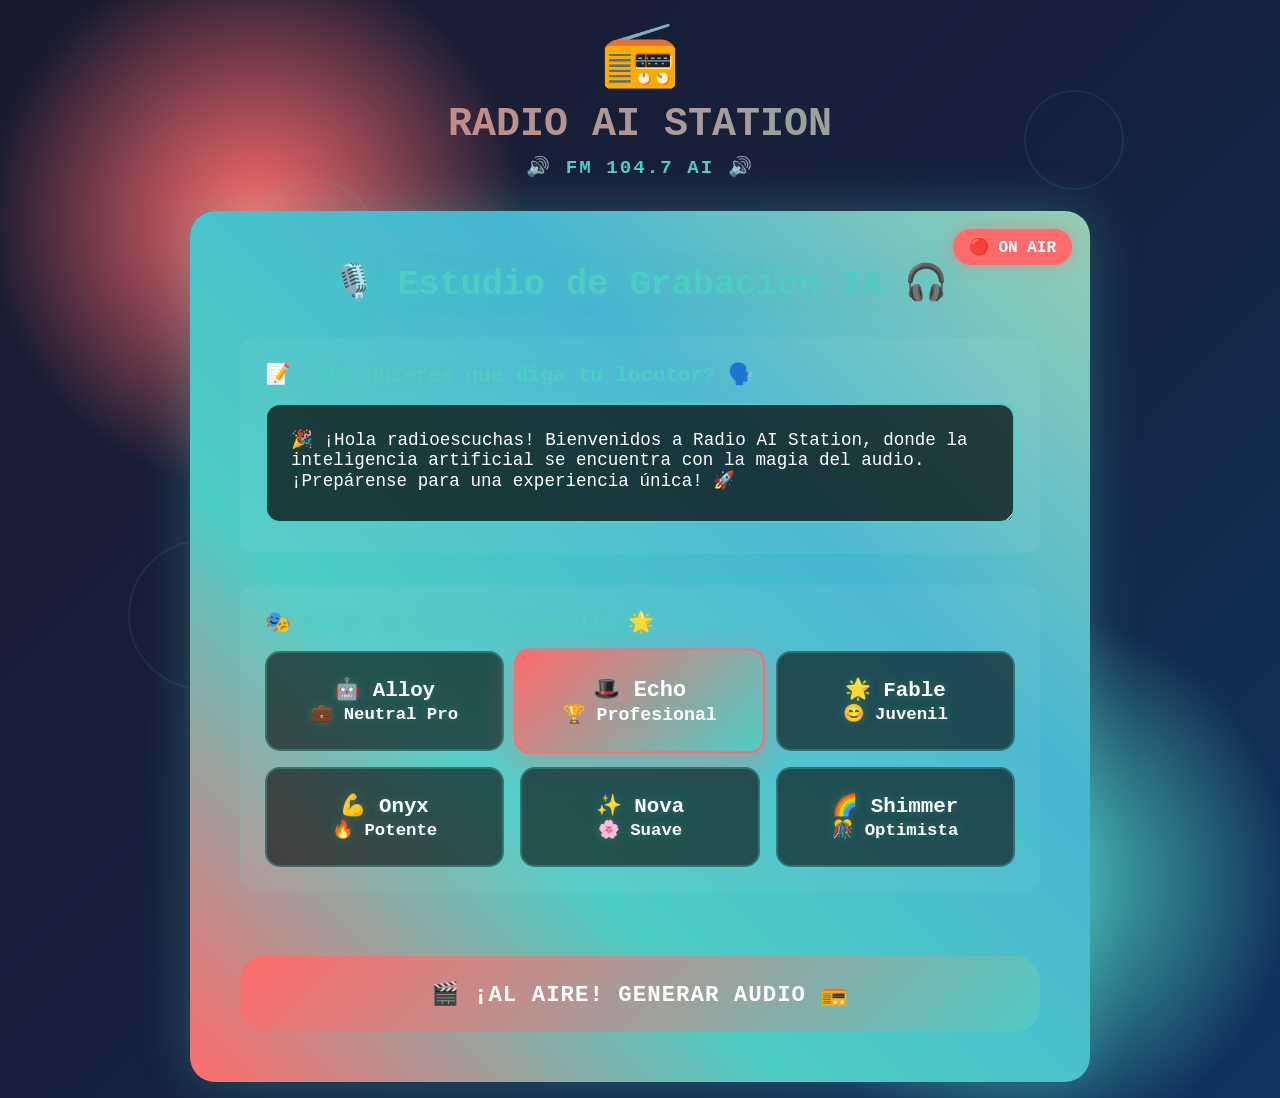
==== audio/chat-completions-api/web/index.html @ 253cefc4 "Enhance audio generation API and UI: improve CORS configuration, add error handling, and update fron" ====
<!DOCTYPE html>
<html lang="es">
<head>
  <meta charset="UTF-8">
  <title>📻 Radio AI Station - Generador de Audio</title>
  <style>
    * {
      margin: 0;
      padding: 0;
      box-sizing: border-box;
    }

    body {
      font-family: 'Courier New', 'Monaco', monospace;
      background: 
        radial-gradient(circle at 20% 20%, #ff6b6b 0%, transparent 20%),
        radial-gradient(circle at 80% 80%, #4ecdc4 0%, transparent 20%),
        radial-gradient(circle at 40% 40%, #45b7d1 0%, transparent 20%),
        linear-gradient(135deg, #1a1a2e 0%, #16213e 50%, #0f3460 100%);
      min-height: 100vh;
      padding: 1rem;
      color: #fff;
      overflow-x: hidden;
    }

    .radio-header {
      text-align: center;
      margin-bottom: 2rem;
      position: relative;
    }

    .radio-logo {
      font-size: 4rem;
      margin-bottom: 0.5rem;
      animation: pulse 2s infinite;
    }

    @keyframes pulse {
      0%, 100% { transform: scale(1); }
      50% { transform: scale(1.05); }
    }

    .station-name {
      font-size: 2.5rem;
      font-weight: bold;
      background: linear-gradient(45deg, #ff6b6b, #4ecdc4, #45b7d1, #96ceb4);
      background-size: 400% 400%;
      -webkit-background-clip: text;
      -webkit-text-fill-color: transparent;
      background-clip: text;
      animation: rainbow 3s ease-in-out infinite;
      margin-bottom: 0.5rem;
    }

    @keyframes rainbow {
      0%, 100% { background-position: 0% 50%; }
      50% { background-position: 100% 50%; }
    }

    .frequency {
      font-size: 1.2rem;
      color: #4ecdc4;
      font-weight: bold;
      letter-spacing: 2px;
    }

    .container {
      max-width: 900px;
      margin: 0 auto;
      background: rgba(0, 0, 0, 0.8);
      backdrop-filter: blur(20px);
      border-radius: 25px;
      padding: 3rem;
      box-shadow: 
        0 0 50px rgba(78, 205, 196, 0.3),
        inset 0 0 50px rgba(255, 255, 255, 0.05);
      border: 2px solid rgba(78, 205, 196, 0.3);
      position: relative;
    }

    .container::before {
      content: '';
      position: absolute;
      top: -2px;
      left: -2px;
      right: -2px;
      bottom: -2px;
      background: linear-gradient(45deg, #ff6b6b, #4ecdc4, #45b7d1, #96ceb4);
      border-radius: 25px;
      z-index: -1;
      animation: borderGlow 3s ease-in-out infinite;
    }

    @keyframes borderGlow {
      0%, 100% { opacity: 0.5; }
      50% { opacity: 1; }
    }

    .on-air {
      position: absolute;
      top: 1rem;
      right: 1rem;
      background: #ff6b6b;
      color: white;
      padding: 0.5rem 1rem;
      border-radius: 20px;
      font-weight: bold;
      animation: blink 1.5s infinite;
      box-shadow: 0 0 15px rgba(255, 107, 107, 0.5);
    }

    @keyframes blink {
      0%, 50% { opacity: 1; }
      51%, 100% { opacity: 0.5; }
    }

    h1 {
      text-align: center;
      margin-bottom: 2rem;
      font-size: 2.2rem;
      color: #4ecdc4;
      text-shadow: 0 0 20px rgba(78, 205, 196, 0.5);
    }

    .form-group {
      margin-bottom: 2rem;
      background: rgba(255, 255, 255, 0.05);
      padding: 1.5rem;
      border-radius: 15px;
      border: 1px solid rgba(78, 205, 196, 0.2);
    }

    label {
      display: block;
      margin-bottom: 1rem;
      font-weight: bold;
      color: #4ecdc4;
      font-size: 1.3rem;
      text-shadow: 0 0 10px rgba(78, 205, 196, 0.3);
    }

    textarea {
      width: 100%;
      padding: 1.5rem;
      border: 2px solid #4ecdc4;
      border-radius: 15px;
      font-size: 1.1rem;
      background: rgba(0, 0, 0, 0.7);
      color: #fff;
      font-family: 'Courier New', monospace;
      transition: all 0.3s ease;
      resize: vertical;
      min-height: 120px;
    }

    textarea:focus {
      outline: none;
      border-color: #ff6b6b;
      box-shadow: 0 0 20px rgba(255, 107, 107, 0.3);
      background: rgba(0, 0, 0, 0.9);
    }

    .voice-grid {
      display: grid;
      grid-template-columns: repeat(auto-fit, minmax(180px, 1fr));
      gap: 1rem;
      margin-top: 1rem;
    }

    .voice-option {
      position: relative;
    }

    .voice-option input[type="radio"] {
      display: none;
    }

    .voice-option label {
      display: block;
      padding: 1.5rem;
      background: rgba(0, 0, 0, 0.6);
      border: 2px solid rgba(78, 205, 196, 0.3);
      border-radius: 15px;
      cursor: pointer;
      transition: all 0.3s ease;
      text-align: center;
      font-weight: bold;
      margin-bottom: 0;
      color: #fff;
      position: relative;
      overflow: hidden;
    }

    .voice-option label::before {
      content: '';
      position: absolute;
      top: 0;
      left: -100%;
      width: 100%;
      height: 100%;
      background: linear-gradient(90deg, transparent, rgba(78, 205, 196, 0.2), transparent);
      transition: left 0.5s;
    }

    .voice-option label:hover::before {
      left: 100%;
    }

    .voice-option input[type="radio"]:checked + label {
      background: linear-gradient(135deg, #ff6b6b, #4ecdc4);
      border-color: #ff6b6b;
      transform: scale(1.05);
      box-shadow: 0 10px 30px rgba(255, 107, 107, 0.4);
      animation: selectedVoice 0.5s ease-out;
    }

    @keyframes selectedVoice {
      0% { transform: scale(1); }
      50% { transform: scale(1.1); }
      100% { transform: scale(1.05); }
    }

    .voice-option label:hover {
      border-color: #4ecdc4;
      background: rgba(78, 205, 196, 0.2);
      transform: translateY(-3px);
      box-shadow: 0 5px 20px rgba(78, 205, 196, 0.3);
    }

    .btn-generate {
      width: 100%;
      padding: 1.5rem 2rem;
      background: linear-gradient(135deg, #ff6b6b, #4ecdc4);
      color: white;
      border: none;
      border-radius: 25px;
      font-size: 1.4rem;
      font-weight: bold;
      cursor: pointer;
      transition: all 0.3s ease;
      margin-top: 2rem;
      position: relative;
      overflow: hidden;
      text-transform: uppercase;
      letter-spacing: 1px;
      font-family: 'Courier New', monospace;
    }

    .btn-generate::before {
      content: '';
      position: absolute;
      top: 0;
      left: -100%;
      width: 100%;
      height: 100%;
      background: linear-gradient(90deg, transparent, rgba(255, 255, 255, 0.3), transparent);
      transition: left 0.5s;
    }

    .btn-generate:hover::before {
      left: 100%;
    }

    .btn-generate:hover {
      transform: translateY(-5px) scale(1.02);
      box-shadow: 0 15px 40px rgba(255, 107, 107, 0.4);
    }

    .btn-generate:active {
      transform: translateY(-2px) scale(0.98);
    }

    .btn-generate:disabled {
      opacity: 0.7;
      cursor: not-allowed;
      transform: none;
    }

    .studio-container {
      background: 
        linear-gradient(135deg, rgba(0, 0, 0, 0.9), rgba(26, 26, 46, 0.9)),
        radial-gradient(circle at center, rgba(78, 205, 196, 0.1) 0%, transparent 70%);
      border-radius: 25px;
      padding: 2.5rem;
      margin-top: 2rem;
      border: 2px solid rgba(78, 205, 196, 0.3);
      position: relative;
      overflow: hidden;
    }

    .studio-container::before {
      content: '🎚️ LIVE STUDIO 🎚️';
      position: absolute;
      top: 1rem;
      left: 50%;
      transform: translateX(-50%);
      background: rgba(78, 205, 196, 0.2);
      padding: 0.5rem 1.5rem;
      border-radius: 20px;
      font-weight: bold;
      border: 1px solid rgba(78, 205, 196, 0.5);
    }

    .audio-controls {
      display: flex;
      align-items: center;
      gap: 2rem;
      flex-wrap: wrap;
      margin-top: 2rem;
    }

    audio {
      flex: 1;
      min-width: 300px;
      border-radius: 15px;
      background: rgba(0, 0, 0, 0.8);
      padding: 0.5rem;
    }

    #visualizer {
      width: 350px;
      height: 120px;
      background: radial-gradient(circle, #1a1a2e, #000);
      border-radius: 15px;
      border: 2px solid #4ecdc4;
      box-shadow: 0 0 30px rgba(78, 205, 196, 0.3);
    }

    .status {
      color: #4ecdc4;
      margin-top: 2rem;
      font-size: 1.2rem;
      font-weight: bold;
      text-align: center;
      min-height: 30px;
      display: flex;
      align-items: center;
      justify-content: center;
      gap: 0.5rem;
      text-shadow: 0 0 15px rgba(78, 205, 196, 0.5);
    }

    .loading {
      display: inline-block;
      width: 25px;
      height: 25px;
      border: 3px solid #4ecdc4;
      border-radius: 50%;
      border-top-color: #ff6b6b;
      animation: spin 1s linear infinite;
    }

    @keyframes spin {
      to { transform: rotate(360deg); }
    }

    .radio-waves {
      position: fixed;
      top: 0;
      left: 0;
      width: 100%;
      height: 100%;
      pointer-events: none;
      z-index: -1;
    }

    .wave {
      position: absolute;
      border: 2px solid rgba(78, 205, 196, 0.1);
      border-radius: 50%;
      animation: radioWaves 4s linear infinite;
    }

    .wave:nth-child(1) { width: 100px; height: 100px; top: 10%; left: 80%; }
    .wave:nth-child(2) { width: 150px; height: 150px; top: 60%; left: 10%; animation-delay: -1s; }
    .wave:nth-child(3) { width: 120px; height: 120px; top: 20%; left: 20%; animation-delay: -2s; }

    @keyframes radioWaves {
      0% { transform: scale(1); opacity: 1; }
      100% { transform: scale(3); opacity: 0; }
    }

    @media (max-width: 768px) {
      body { padding: 0.5rem; }
      .container { padding: 2rem; }
      .station-name { font-size: 2rem; }
      .audio-controls { flex-direction: column; }
      #visualizer { width: 100%; }
      .voice-grid { grid-template-columns: repeat(auto-fit, minmax(150px, 1fr)); }
    }
  </style>
</head>
<body>
  <div class="radio-waves">
    <div class="wave"></div>
    <div class="wave"></div>
    <div class="wave"></div>
  </div>

  <div class="radio-header">
    <div class="radio-logo">📻</div>
    <div class="station-name">RADIO AI STATION</div>
    <div class="frequency">🔊 FM 104.7 AI 🔊</div>
  </div>

  <div class="container">
    <div class="on-air">🔴 ON AIR</div>
    
    <h1>🎙️ Estudio de Grabación IA 🎧</h1>
    
    <form id="audioForm">
      <div class="form-group">
        <label for="message">📝 ¿Qué quieres que diga tu locutor? 🗣️</label>
        <textarea id="message" placeholder="¡Escribe tu mensaje y conviértelo en audio profesional! 🎵" required>🎉 ¡Hola radioescuchas! Bienvenidos a Radio AI Station, donde la inteligencia artificial se encuentra con la magia del audio. ¡Prepárense para una experiencia única! 🚀</textarea>
      </div>

      <div class="form-group">
        <label>🎭 Elige tu locutor estrella 🌟</label>
        <div class="voice-grid">
          <div class="voice-option">
            <input type="radio" id="alloy" name="voice" value="alloy">
            <label for="alloy">🤖 Alloy<br><small>💼 Neutral Pro</small></label>
          </div>
          <div class="voice-option">
            <input type="radio" id="echo" name="voice" value="echo" checked>
            <label for="echo">🎩 Echo<br><small>🏆 Profesional</small></label>
          </div>
          <div class="voice-option">
            <input type="radio" id="fable" name="voice" value="fable">
            <label for="fable">🌟 Fable<br><small>😊 Juvenil</small></label>
          </div>
          <div class="voice-option">
            <input type="radio" id="onyx" name="voice" value="onyx">
            <label for="onyx">💪 Onyx<br><small>🔥 Potente</small></label>
          </div>
          <div class="voice-option">
            <input type="radio" id="nova" name="voice" value="nova">
            <label for="nova">✨ Nova<br><small>🌸 Suave</small></label>
          </div>
          <div class="voice-option">
            <input type="radio" id="shimmer" name="voice" value="shimmer">
            <label for="shimmer">🌈 Shimmer<br><small>🎊 Optimista</small></label>
          </div>
        </div>
      </div>

      <button type="submit" class="btn-generate" id="generateBtn">
        🎬 ¡AL AIRE! Generar Audio 📻
      </button>
    </form>

    <div class="studio-container" id="studioContainer" style="display: none;">
      <div class="audio-controls">
        <audio id="audioPlayer" controls></audio>
        <canvas id="visualizer"></canvas>
      </div>
      <div class="status" id="status"></div>
    </div>
  </div>

  <script type="module">
    import { setupAudioVisualizer } from './visualizer.js';
    
    const form = document.getElementById('audioForm');
    const audioPlayer = document.getElementById('audioPlayer');
    const statusDiv = document.getElementById('status');
    const visualizer = document.getElementById('visualizer');
    const generateBtn = document.getElementById('generateBtn');
    const studioContainer = document.getElementById('studioContainer');

    // Setup visualizer
    setupAudioVisualizer(audioPlayer, visualizer);

    form.onsubmit = async (e) => {
      e.preventDefault();
      
      // UI updates
      generateBtn.disabled = true;
      generateBtn.innerHTML = '⏳ Grabando en Estudio... 🎙️';
      studioContainer.style.display = 'block';
      audioPlayer.style.display = 'none';
      visualizer.style.display = 'none';
      statusDiv.innerHTML = '<div class="loading"></div> 🎵 Creando tu programa de radio con IA... 📻';
      
      const message = document.getElementById('message').value;
      const selectedVoice = document.querySelector('input[name="voice"]:checked');
      const voice = selectedVoice ? selectedVoice.value : 'echo';

      try {
        const response = await fetch('http://127.0.0.1:5000/generate-audio', {
          method: 'POST',
          headers: { 'Content-Type': 'application/json' },
          body: JSON.stringify({ message, voice })
        });

        if (!response.ok) {
          throw new Error('💥 Error en la transmisión');
        }

        const blob = await response.blob();
        const url = URL.createObjectURL(blob);
        audioPlayer.src = url;
        
        // Show audio controls
        audioPlayer.style.display = 'block';
        visualizer.style.display = 'block';
        
        await audioPlayer.play();
        statusDiv.innerHTML = '🎉 ¡Transmisión exitosa! Al aire en Radio AI Station 📻✨';
        
      } catch (err) {
        statusDiv.innerHTML = '⚠️ Problemas técnicos: ' + err.message + ' 🔧';
      } finally {
        generateBtn.disabled = false;
        generateBtn.innerHTML = '🎬 ¡AL AIRE! Generar Audio 📻';
      }
    };
  </script>
</body>
</html>
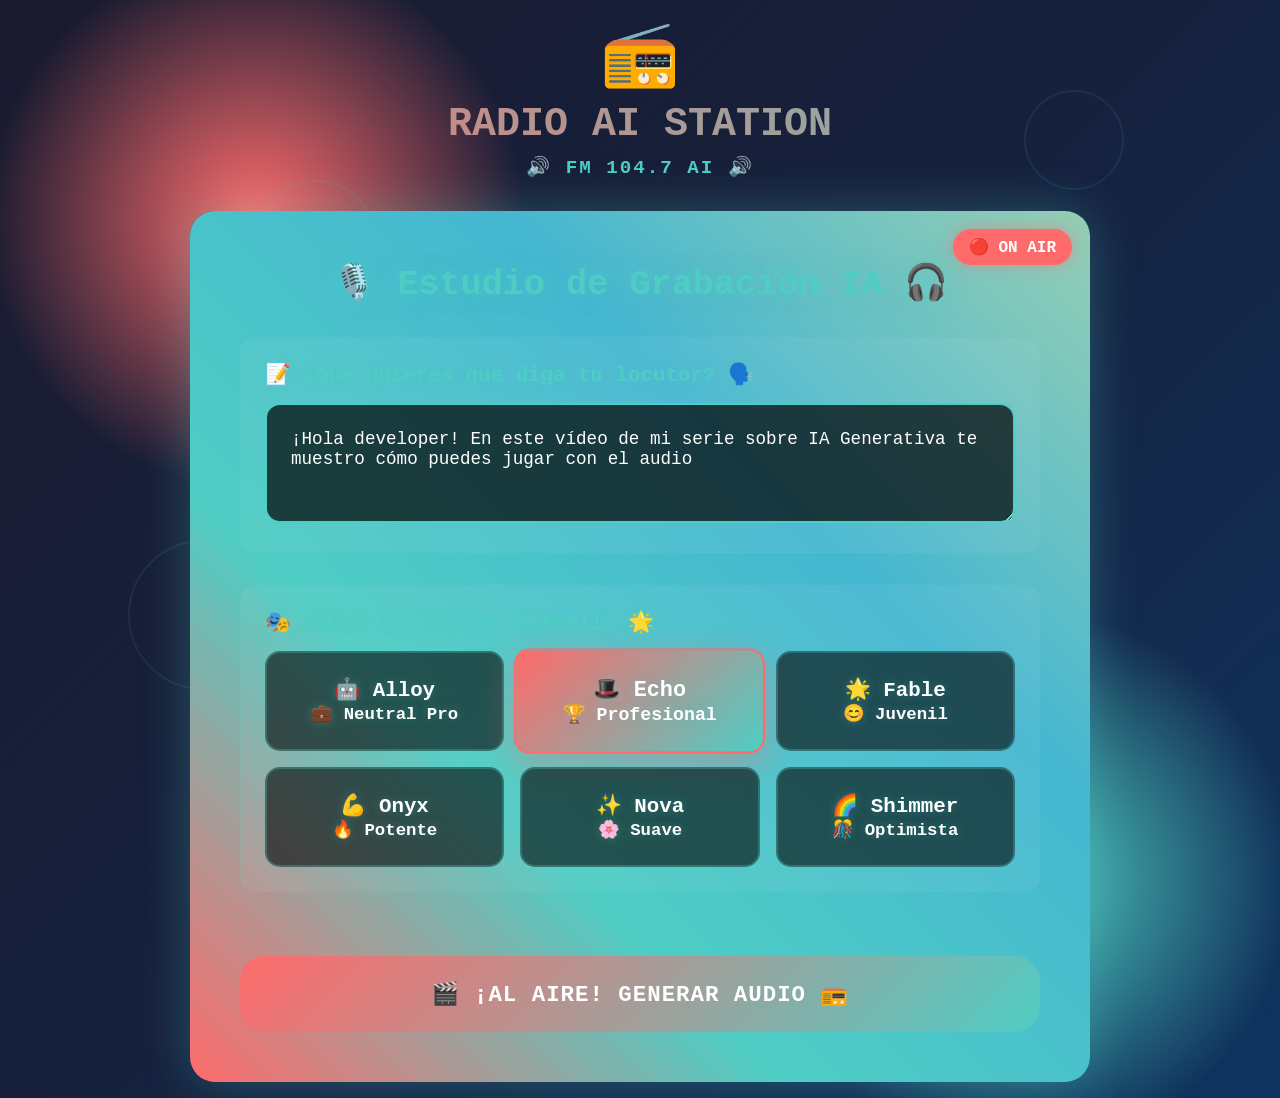
==== commit 65b5a492: "Update audio generation prompt and default message in UI for better user guidance" ====
--- a/audio/chat-completions-api/web/index.html
+++ b/audio/chat-completions-api/web/index.html
@@ -3,392 +3,7 @@
 <head>
   <meta charset="UTF-8">
   <title>📻 Radio AI Station - Generador de Audio</title>
-  <style>
-    * {
-      margin: 0;
-      padding: 0;
-      box-sizing: border-box;
-    }
-
-    body {
-      font-family: 'Courier New', 'Monaco', monospace;
-      background: 
-        radial-gradient(circle at 20% 20%, #ff6b6b 0%, transparent 20%),
-        radial-gradient(circle at 80% 80%, #4ecdc4 0%, transparent 20%),
-        radial-gradient(circle at 40% 40%, #45b7d1 0%, transparent 20%),
-        linear-gradient(135deg, #1a1a2e 0%, #16213e 50%, #0f3460 100%);
-      min-height: 100vh;
-      padding: 1rem;
-      color: #fff;
-      overflow-x: hidden;
-    }
-
-    .radio-header {
-      text-align: center;
-      margin-bottom: 2rem;
-      position: relative;
-    }
-
-    .radio-logo {
-      font-size: 4rem;
-      margin-bottom: 0.5rem;
-      animation: pulse 2s infinite;
-    }
-
-    @keyframes pulse {
-      0%, 100% { transform: scale(1); }
-      50% { transform: scale(1.05); }
-    }
-
-    .station-name {
-      font-size: 2.5rem;
-      font-weight: bold;
-      background: linear-gradient(45deg, #ff6b6b, #4ecdc4, #45b7d1, #96ceb4);
-      background-size: 400% 400%;
-      -webkit-background-clip: text;
-      -webkit-text-fill-color: transparent;
-      background-clip: text;
-      animation: rainbow 3s ease-in-out infinite;
-      margin-bottom: 0.5rem;
-    }
-
-    @keyframes rainbow {
-      0%, 100% { background-position: 0% 50%; }
-      50% { background-position: 100% 50%; }
-    }
-
-    .frequency {
-      font-size: 1.2rem;
-      color: #4ecdc4;
-      font-weight: bold;
-      letter-spacing: 2px;
-    }
-
-    .container {
-      max-width: 900px;
-      margin: 0 auto;
-      background: rgba(0, 0, 0, 0.8);
-      backdrop-filter: blur(20px);
-      border-radius: 25px;
-      padding: 3rem;
-      box-shadow: 
-        0 0 50px rgba(78, 205, 196, 0.3),
-        inset 0 0 50px rgba(255, 255, 255, 0.05);
-      border: 2px solid rgba(78, 205, 196, 0.3);
-      position: relative;
-    }
-
-    .container::before {
-      content: '';
-      position: absolute;
-      top: -2px;
-      left: -2px;
-      right: -2px;
-      bottom: -2px;
-      background: linear-gradient(45deg, #ff6b6b, #4ecdc4, #45b7d1, #96ceb4);
-      border-radius: 25px;
-      z-index: -1;
-      animation: borderGlow 3s ease-in-out infinite;
-    }
-
-    @keyframes borderGlow {
-      0%, 100% { opacity: 0.5; }
-      50% { opacity: 1; }
-    }
-
-    .on-air {
-      position: absolute;
-      top: 1rem;
-      right: 1rem;
-      background: #ff6b6b;
-      color: white;
-      padding: 0.5rem 1rem;
-      border-radius: 20px;
-      font-weight: bold;
-      animation: blink 1.5s infinite;
-      box-shadow: 0 0 15px rgba(255, 107, 107, 0.5);
-    }
-
-    @keyframes blink {
-      0%, 50% { opacity: 1; }
-      51%, 100% { opacity: 0.5; }
-    }
-
-    h1 {
-      text-align: center;
-      margin-bottom: 2rem;
-      font-size: 2.2rem;
-      color: #4ecdc4;
-      text-shadow: 0 0 20px rgba(78, 205, 196, 0.5);
-    }
-
-    .form-group {
-      margin-bottom: 2rem;
-      background: rgba(255, 255, 255, 0.05);
-      padding: 1.5rem;
-      border-radius: 15px;
-      border: 1px solid rgba(78, 205, 196, 0.2);
-    }
-
-    label {
-      display: block;
-      margin-bottom: 1rem;
-      font-weight: bold;
-      color: #4ecdc4;
-      font-size: 1.3rem;
-      text-shadow: 0 0 10px rgba(78, 205, 196, 0.3);
-    }
-
-    textarea {
-      width: 100%;
-      padding: 1.5rem;
-      border: 2px solid #4ecdc4;
-      border-radius: 15px;
-      font-size: 1.1rem;
-      background: rgba(0, 0, 0, 0.7);
-      color: #fff;
-      font-family: 'Courier New', monospace;
-      transition: all 0.3s ease;
-      resize: vertical;
-      min-height: 120px;
-    }
-
-    textarea:focus {
-      outline: none;
-      border-color: #ff6b6b;
-      box-shadow: 0 0 20px rgba(255, 107, 107, 0.3);
-      background: rgba(0, 0, 0, 0.9);
-    }
-
-    .voice-grid {
-      display: grid;
-      grid-template-columns: repeat(auto-fit, minmax(180px, 1fr));
-      gap: 1rem;
-      margin-top: 1rem;
-    }
-
-    .voice-option {
-      position: relative;
-    }
-
-    .voice-option input[type="radio"] {
-      display: none;
-    }
-
-    .voice-option label {
-      display: block;
-      padding: 1.5rem;
-      background: rgba(0, 0, 0, 0.6);
-      border: 2px solid rgba(78, 205, 196, 0.3);
-      border-radius: 15px;
-      cursor: pointer;
-      transition: all 0.3s ease;
-      text-align: center;
-      font-weight: bold;
-      margin-bottom: 0;
-      color: #fff;
-      position: relative;
-      overflow: hidden;
-    }
-
-    .voice-option label::before {
-      content: '';
-      position: absolute;
-      top: 0;
-      left: -100%;
-      width: 100%;
-      height: 100%;
-      background: linear-gradient(90deg, transparent, rgba(78, 205, 196, 0.2), transparent);
-      transition: left 0.5s;
-    }
-
-    .voice-option label:hover::before {
-      left: 100%;
-    }
-
-    .voice-option input[type="radio"]:checked + label {
-      background: linear-gradient(135deg, #ff6b6b, #4ecdc4);
-      border-color: #ff6b6b;
-      transform: scale(1.05);
-      box-shadow: 0 10px 30px rgba(255, 107, 107, 0.4);
-      animation: selectedVoice 0.5s ease-out;
-    }
-
-    @keyframes selectedVoice {
-      0% { transform: scale(1); }
-      50% { transform: scale(1.1); }
-      100% { transform: scale(1.05); }
-    }
-
-    .voice-option label:hover {
-      border-color: #4ecdc4;
-      background: rgba(78, 205, 196, 0.2);
-      transform: translateY(-3px);
-      box-shadow: 0 5px 20px rgba(78, 205, 196, 0.3);
-    }
-
-    .btn-generate {
-      width: 100%;
-      padding: 1.5rem 2rem;
-      background: linear-gradient(135deg, #ff6b6b, #4ecdc4);
-      color: white;
-      border: none;
-      border-radius: 25px;
-      font-size: 1.4rem;
-      font-weight: bold;
-      cursor: pointer;
-      transition: all 0.3s ease;
-      margin-top: 2rem;
-      position: relative;
-      overflow: hidden;
-      text-transform: uppercase;
-      letter-spacing: 1px;
-      font-family: 'Courier New', monospace;
-    }
-
-    .btn-generate::before {
-      content: '';
-      position: absolute;
-      top: 0;
-      left: -100%;
-      width: 100%;
-      height: 100%;
-      background: linear-gradient(90deg, transparent, rgba(255, 255, 255, 0.3), transparent);
-      transition: left 0.5s;
-    }
-
-    .btn-generate:hover::before {
-      left: 100%;
-    }
-
-    .btn-generate:hover {
-      transform: translateY(-5px) scale(1.02);
-      box-shadow: 0 15px 40px rgba(255, 107, 107, 0.4);
-    }
-
-    .btn-generate:active {
-      transform: translateY(-2px) scale(0.98);
-    }
-
-    .btn-generate:disabled {
-      opacity: 0.7;
-      cursor: not-allowed;
-      transform: none;
-    }
-
-    .studio-container {
-      background: 
-        linear-gradient(135deg, rgba(0, 0, 0, 0.9), rgba(26, 26, 46, 0.9)),
-        radial-gradient(circle at center, rgba(78, 205, 196, 0.1) 0%, transparent 70%);
-      border-radius: 25px;
-      padding: 2.5rem;
-      margin-top: 2rem;
-      border: 2px solid rgba(78, 205, 196, 0.3);
-      position: relative;
-      overflow: hidden;
-    }
-
-    .studio-container::before {
-      content: '🎚️ LIVE STUDIO 🎚️';
-      position: absolute;
-      top: 1rem;
-      left: 50%;
-      transform: translateX(-50%);
-      background: rgba(78, 205, 196, 0.2);
-      padding: 0.5rem 1.5rem;
-      border-radius: 20px;
-      font-weight: bold;
-      border: 1px solid rgba(78, 205, 196, 0.5);
-    }
-
-    .audio-controls {
-      display: flex;
-      align-items: center;
-      gap: 2rem;
-      flex-wrap: wrap;
-      margin-top: 2rem;
-    }
-
-    audio {
-      flex: 1;
-      min-width: 300px;
-      border-radius: 15px;
-      background: rgba(0, 0, 0, 0.8);
-      padding: 0.5rem;
-    }
-
-    #visualizer {
-      width: 350px;
-      height: 120px;
-      background: radial-gradient(circle, #1a1a2e, #000);
-      border-radius: 15px;
-      border: 2px solid #4ecdc4;
-      box-shadow: 0 0 30px rgba(78, 205, 196, 0.3);
-    }
-
-    .status {
-      color: #4ecdc4;
-      margin-top: 2rem;
-      font-size: 1.2rem;
-      font-weight: bold;
-      text-align: center;
-      min-height: 30px;
-      display: flex;
-      align-items: center;
-      justify-content: center;
-      gap: 0.5rem;
-      text-shadow: 0 0 15px rgba(78, 205, 196, 0.5);
-    }
-
-    .loading {
-      display: inline-block;
-      width: 25px;
-      height: 25px;
-      border: 3px solid #4ecdc4;
-      border-radius: 50%;
-      border-top-color: #ff6b6b;
-      animation: spin 1s linear infinite;
-    }
-
-    @keyframes spin {
-      to { transform: rotate(360deg); }
-    }
-
-    .radio-waves {
-      position: fixed;
-      top: 0;
-      left: 0;
-      width: 100%;
-      height: 100%;
-      pointer-events: none;
-      z-index: -1;
-    }
-
-    .wave {
-      position: absolute;
-      border: 2px solid rgba(78, 205, 196, 0.1);
-      border-radius: 50%;
-      animation: radioWaves 4s linear infinite;
-    }
-
-    .wave:nth-child(1) { width: 100px; height: 100px; top: 10%; left: 80%; }
-    .wave:nth-child(2) { width: 150px; height: 150px; top: 60%; left: 10%; animation-delay: -1s; }
-    .wave:nth-child(3) { width: 120px; height: 120px; top: 20%; left: 20%; animation-delay: -2s; }
-
-    @keyframes radioWaves {
-      0% { transform: scale(1); opacity: 1; }
-      100% { transform: scale(3); opacity: 0; }
-    }
-
-    @media (max-width: 768px) {
-      body { padding: 0.5rem; }
-      .container { padding: 2rem; }
-      .station-name { font-size: 2rem; }
-      .audio-controls { flex-direction: column; }
-      #visualizer { width: 100%; }
-      .voice-grid { grid-template-columns: repeat(auto-fit, minmax(150px, 1fr)); }
-    }
-  </style>
+  <link rel="stylesheet" href="styles.css">
 </head>
 <body>
   <div class="radio-waves">
@@ -411,7 +26,7 @@
     <form id="audioForm">
       <div class="form-group">
         <label for="message">📝 ¿Qué quieres que diga tu locutor? 🗣️</label>
-        <textarea id="message" placeholder="¡Escribe tu mensaje y conviértelo en audio profesional! 🎵" required>🎉 ¡Hola radioescuchas! Bienvenidos a Radio AI Station, donde la inteligencia artificial se encuentra con la magia del audio. ¡Prepárense para una experiencia única! 🚀</textarea>
+        <textarea id="message" placeholder="¡Escribe tu mensaje y conviértelo en audio profesional! 🎵" required>¡Hola developer! En este vídeo de mi serie sobre IA Generativa te muestro cómo puedes jugar con el audio</textarea>
       </div>
 
       <div class="form-group">
@@ -458,63 +73,6 @@
     </div>
   </div>
 
-  <script type="module">
-    import { setupAudioVisualizer } from './visualizer.js';
-    
-    const form = document.getElementById('audioForm');
-    const audioPlayer = document.getElementById('audioPlayer');
-    const statusDiv = document.getElementById('status');
-    const visualizer = document.getElementById('visualizer');
-    const generateBtn = document.getElementById('generateBtn');
-    const studioContainer = document.getElementById('studioContainer');
-
-    // Setup visualizer
-    setupAudioVisualizer(audioPlayer, visualizer);
-
-    form.onsubmit = async (e) => {
-      e.preventDefault();
-      
-      // UI updates
-      generateBtn.disabled = true;
-      generateBtn.innerHTML = '⏳ Grabando en Estudio... 🎙️';
-      studioContainer.style.display = 'block';
-      audioPlayer.style.display = 'none';
-      visualizer.style.display = 'none';
-      statusDiv.innerHTML = '<div class="loading"></div> 🎵 Creando tu programa de radio con IA... 📻';
-      
-      const message = document.getElementById('message').value;
-      const selectedVoice = document.querySelector('input[name="voice"]:checked');
-      const voice = selectedVoice ? selectedVoice.value : 'echo';
-
-      try {
-        const response = await fetch('http://127.0.0.1:5000/generate-audio', {
-          method: 'POST',
-          headers: { 'Content-Type': 'application/json' },
-          body: JSON.stringify({ message, voice })
-        });
-
-        if (!response.ok) {
-          throw new Error('💥 Error en la transmisión');
-        }
-
-        const blob = await response.blob();
-        const url = URL.createObjectURL(blob);
-        audioPlayer.src = url;
-        
-        // Show audio controls
-        audioPlayer.style.display = 'block';
-        visualizer.style.display = 'block';
-        
-        await audioPlayer.play();
-        statusDiv.innerHTML = '🎉 ¡Transmisión exitosa! Al aire en Radio AI Station 📻✨';
-        
-      } catch (err) {
-        statusDiv.innerHTML = '⚠️ Problemas técnicos: ' + err.message + ' 🔧';
-      } finally {
-        generateBtn.disabled = false;
-        generateBtn.innerHTML = '🎬 ¡AL AIRE! Generar Audio 📻';
-      }
-    };
-  </script>
+  <script type="module" src="main.js"></script>
 </body>
 </html>
--- a/audio/chat-completions-api/web/styles.css
+++ b/audio/chat-completions-api/web/styles.css
@@ -0,0 +1,384 @@
+* {
+  margin: 0;
+  padding: 0;
+  box-sizing: border-box;
+}
+
+body {
+  font-family: 'Courier New', 'Monaco', monospace;
+  background: 
+    radial-gradient(circle at 20% 20%, #ff6b6b 0%, transparent 20%),
+    radial-gradient(circle at 80% 80%, #4ecdc4 0%, transparent 20%),
+    radial-gradient(circle at 40% 40%, #45b7d1 0%, transparent 20%),
+    linear-gradient(135deg, #1a1a2e 0%, #16213e 50%, #0f3460 100%);
+  min-height: 100vh;
+  padding: 1rem;
+  color: #fff;
+  overflow-x: hidden;
+}
+
+.radio-header {
+  text-align: center;
+  margin-bottom: 2rem;
+  position: relative;
+}
+
+.radio-logo {
+  font-size: 4rem;
+  margin-bottom: 0.5rem;
+  animation: pulse 2s infinite;
+}
+
+@keyframes pulse {
+  0%, 100% { transform: scale(1); }
+  50% { transform: scale(1.05); }
+}
+
+.station-name {
+  font-size: 2.5rem;
+  font-weight: bold;
+  background: linear-gradient(45deg, #ff6b6b, #4ecdc4, #45b7d1, #96ceb4);
+  background-size: 400% 400%;
+  -webkit-background-clip: text;
+  -webkit-text-fill-color: transparent;
+  background-clip: text;
+  animation: rainbow 3s ease-in-out infinite;
+  margin-bottom: 0.5rem;
+}
+
+@keyframes rainbow {
+  0%, 100% { background-position: 0% 50%; }
+  50% { background-position: 100% 50%; }
+}
+
+.frequency {
+  font-size: 1.2rem;
+  color: #4ecdc4;
+  font-weight: bold;
+  letter-spacing: 2px;
+}
+
+.container {
+  max-width: 900px;
+  margin: 0 auto;
+  background: rgba(0, 0, 0, 0.8);
+  backdrop-filter: blur(20px);
+  border-radius: 25px;
+  padding: 3rem;
+  box-shadow: 
+    0 0 50px rgba(78, 205, 196, 0.3),
+    inset 0 0 50px rgba(255, 255, 255, 0.05);
+  border: 2px solid rgba(78, 205, 196, 0.3);
+  position: relative;
+}
+
+.container::before {
+  content: '';
+  position: absolute;
+  top: -2px;
+  left: -2px;
+  right: -2px;
+  bottom: -2px;
+  background: linear-gradient(45deg, #ff6b6b, #4ecdc4, #45b7d1, #96ceb4);
+  border-radius: 25px;
+  z-index: -1;
+  animation: borderGlow 3s ease-in-out infinite;
+}
+
+@keyframes borderGlow {
+  0%, 100% { opacity: 0.5; }
+  50% { opacity: 1; }
+}
+
+.on-air {
+  position: absolute;
+  top: 1rem;
+  right: 1rem;
+  background: #ff6b6b;
+  color: white;
+  padding: 0.5rem 1rem;
+  border-radius: 20px;
+  font-weight: bold;
+  animation: blink 1.5s infinite;
+  box-shadow: 0 0 15px rgba(255, 107, 107, 0.5);
+}
+
+@keyframes blink {
+  0%, 50% { opacity: 1; }
+  51%, 100% { opacity: 0.5; }
+}
+
+h1 {
+  text-align: center;
+  margin-bottom: 2rem;
+  font-size: 2.2rem;
+  color: #4ecdc4;
+  text-shadow: 0 0 20px rgba(78, 205, 196, 0.5);
+}
+
+.form-group {
+  margin-bottom: 2rem;
+  background: rgba(255, 255, 255, 0.05);
+  padding: 1.5rem;
+  border-radius: 15px;
+  border: 1px solid rgba(78, 205, 196, 0.2);
+}
+
+label {
+  display: block;
+  margin-bottom: 1rem;
+  font-weight: bold;
+  color: #4ecdc4;
+  font-size: 1.3rem;
+  text-shadow: 0 0 10px rgba(78, 205, 196, 0.3);
+}
+
+textarea {
+  width: 100%;
+  padding: 1.5rem;
+  border: 2px solid #4ecdc4;
+  border-radius: 15px;
+  font-size: 1.1rem;
+  background: rgba(0, 0, 0, 0.7);
+  color: #fff;
+  font-family: 'Courier New', monospace;
+  transition: all 0.3s ease;
+  resize: vertical;
+  min-height: 120px;
+}
+
+textarea:focus {
+  outline: none;
+  border-color: #ff6b6b;
+  box-shadow: 0 0 20px rgba(255, 107, 107, 0.3);
+  background: rgba(0, 0, 0, 0.9);
+}
+
+.voice-grid {
+  display: grid;
+  grid-template-columns: repeat(auto-fit, minmax(180px, 1fr));
+  gap: 1rem;
+  margin-top: 1rem;
+}
+
+.voice-option {
+  position: relative;
+}
+
+.voice-option input[type="radio"] {
+  display: none;
+}
+
+.voice-option label {
+  display: block;
+  padding: 1.5rem;
+  background: rgba(0, 0, 0, 0.6);
+  border: 2px solid rgba(78, 205, 196, 0.3);
+  border-radius: 15px;
+  cursor: pointer;
+  transition: all 0.3s ease;
+  text-align: center;
+  font-weight: bold;
+  margin-bottom: 0;
+  color: #fff;
+  position: relative;
+  overflow: hidden;
+}
+
+.voice-option label::before {
+  content: '';
+  position: absolute;
+  top: 0;
+  left: -100%;
+  width: 100%;
+  height: 100%;
+  background: linear-gradient(90deg, transparent, rgba(78, 205, 196, 0.2), transparent);
+  transition: left 0.5s;
+}
+
+.voice-option label:hover::before {
+  left: 100%;
+}
+
+.voice-option input[type="radio"]:checked + label {
+  background: linear-gradient(135deg, #ff6b6b, #4ecdc4);
+  border-color: #ff6b6b;
+  transform: scale(1.05);
+  box-shadow: 0 10px 30px rgba(255, 107, 107, 0.4);
+  animation: selectedVoice 0.5s ease-out;
+}
+
+@keyframes selectedVoice {
+  0% { transform: scale(1); }
+  50% { transform: scale(1.1); }
+  100% { transform: scale(1.05); }
+}
+
+.voice-option label:hover {
+  border-color: #4ecdc4;
+  background: rgba(78, 205, 196, 0.2);
+  transform: translateY(-3px);
+  box-shadow: 0 5px 20px rgba(78, 205, 196, 0.3);
+}
+
+.btn-generate {
+  width: 100%;
+  padding: 1.5rem 2rem;
+  background: linear-gradient(135deg, #ff6b6b, #4ecdc4);
+  color: white;
+  border: none;
+  border-radius: 25px;
+  font-size: 1.4rem;
+  font-weight: bold;
+  cursor: pointer;
+  transition: all 0.3s ease;
+  margin-top: 2rem;
+  position: relative;
+  overflow: hidden;
+  text-transform: uppercase;
+  letter-spacing: 1px;
+  font-family: 'Courier New', monospace;
+}
+
+.btn-generate::before {
+  content: '';
+  position: absolute;
+  top: 0;
+  left: -100%;
+  width: 100%;
+  height: 100%;
+  background: linear-gradient(90deg, transparent, rgba(255, 255, 255, 0.3), transparent);
+  transition: left 0.5s;
+}
+
+.btn-generate:hover::before {
+  left: 100%;
+}
+
+.btn-generate:hover {
+  transform: translateY(-5px) scale(1.02);
+  box-shadow: 0 15px 40px rgba(255, 107, 107, 0.4);
+}
+
+.btn-generate:active {
+  transform: translateY(-2px) scale(0.98);
+}
+
+.btn-generate:disabled {
+  opacity: 0.7;
+  cursor: not-allowed;
+  transform: none;
+}
+
+.studio-container {
+  background: 
+    linear-gradient(135deg, rgba(0, 0, 0, 0.9), rgba(26, 26, 46, 0.9)),
+    radial-gradient(circle at center, rgba(78, 205, 196, 0.1) 0%, transparent 70%);
+  border-radius: 25px;
+  padding: 2.5rem;
+  margin-top: 2rem;
+  border: 2px solid rgba(78, 205, 196, 0.3);
+  position: relative;
+  overflow: hidden;
+}
+
+.studio-container::before {
+  content: '🎚️ LIVE STUDIO 🎚️';
+  position: absolute;
+  top: 1rem;
+  left: 50%;
+  transform: translateX(-50%);
+  background: rgba(78, 205, 196, 0.2);
+  padding: 0.5rem 1.5rem;
+  border-radius: 20px;
+  font-weight: bold;
+  border: 1px solid rgba(78, 205, 196, 0.5);
+}
+
+.audio-controls {
+  display: flex;
+  align-items: center;
+  gap: 2rem;
+  flex-wrap: wrap;
+  margin-top: 2rem;
+}
+
+audio {
+  flex: 1;
+  min-width: 300px;
+  border-radius: 15px;
+  background: rgba(0, 0, 0, 0.8);
+  padding: 0.5rem;
+}
+
+#visualizer {
+  width: 350px;
+  height: 120px;
+  background: radial-gradient(circle, #1a1a2e, #000);
+  border-radius: 15px;
+  border: 2px solid #4ecdc4;
+  box-shadow: 0 0 30px rgba(78, 205, 196, 0.3);
+}
+
+.status {
+  color: #4ecdc4;
+  margin-top: 2rem;
+  font-size: 1.2rem;
+  font-weight: bold;
+  text-align: center;
+  min-height: 30px;
+  display: flex;
+  align-items: center;
+  justify-content: center;
+  gap: 0.5rem;
+  text-shadow: 0 0 15px rgba(78, 205, 196, 0.5);
+}
+
+.loading {
+  display: inline-block;
+  width: 25px;
+  height: 25px;
+  border: 3px solid #4ecdc4;
+  border-radius: 50%;
+  border-top-color: #ff6b6b;
+  animation: spin 1s linear infinite;
+}
+
+@keyframes spin {
+  to { transform: rotate(360deg); }
+}
+
+.radio-waves {
+  position: fixed;
+  top: 0;
+  left: 0;
+  width: 100%;
+  height: 100%;
+  pointer-events: none;
+  z-index: -1;
+}
+
+.wave {
+  position: absolute;
+  border: 2px solid rgba(78, 205, 196, 0.1);
+  border-radius: 50%;
+  animation: radioWaves 4s linear infinite;
+}
+
+.wave:nth-child(1) { width: 100px; height: 100px; top: 10%; left: 80%; }
+.wave:nth-child(2) { width: 150px; height: 150px; top: 60%; left: 10%; animation-delay: -1s; }
+.wave:nth-child(3) { width: 120px; height: 120px; top: 20%; left: 20%; animation-delay: -2s; }
+
+@keyframes radioWaves {
+  0% { transform: scale(1); opacity: 1; }
+  100% { transform: scale(3); opacity: 0; }
+}
+
+@media (max-width: 768px) {
+  body { padding: 0.5rem; }
+  .container { padding: 2rem; }
+  .station-name { font-size: 2rem; }
+  .audio-controls { flex-direction: column; }
+  #visualizer { width: 100%; }
+  .voice-grid { grid-template-columns: repeat(auto-fit, minmax(150px, 1fr)); }
+}
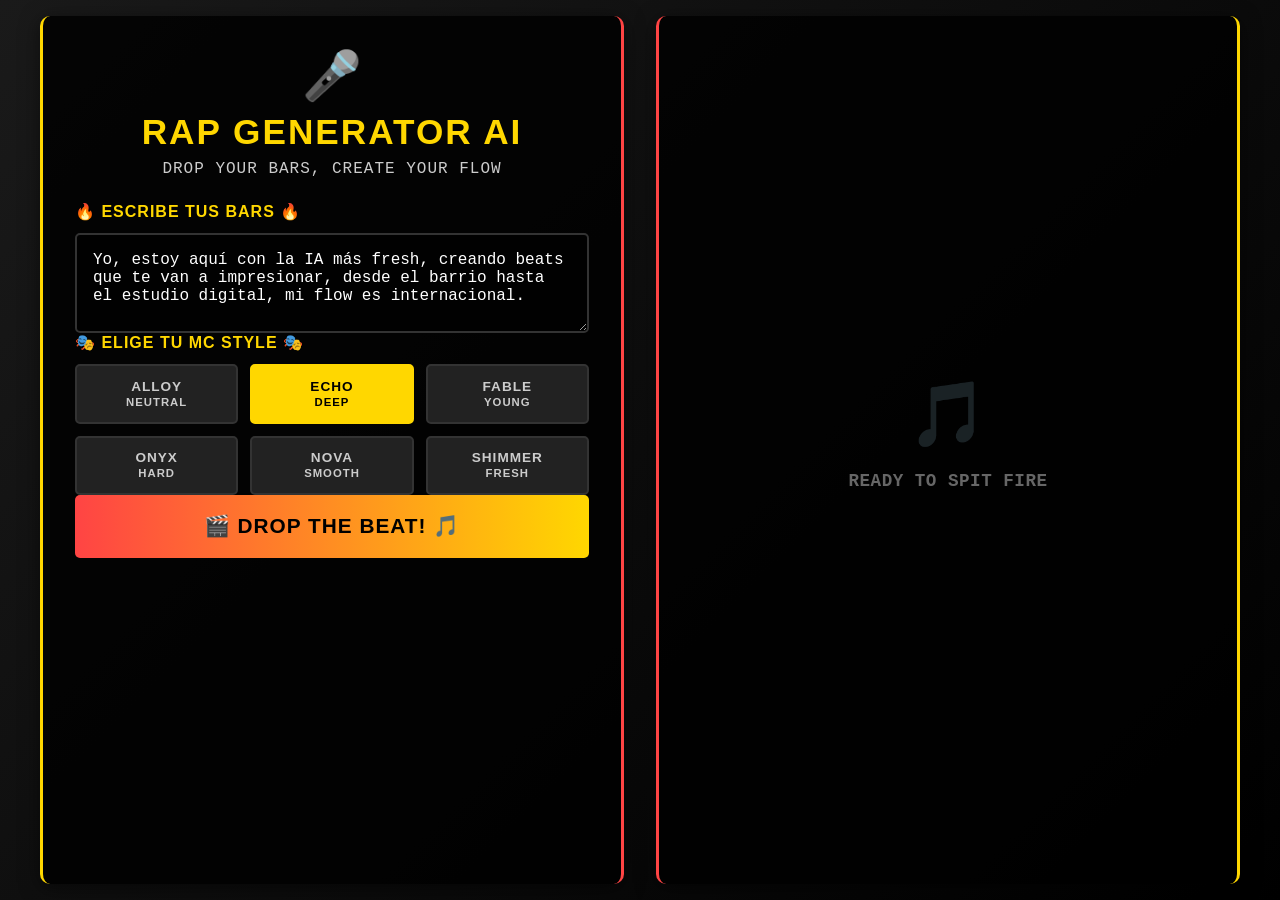
==== commit 44c7273b: "Revamp UI and functionality for RAP Generator AI: update layout, enhance audio controls, and improve" ====
--- a/audio/chat-completions-api/web/index.html
+++ b/audio/chat-completions-api/web/index.html
@@ -2,74 +2,79 @@
 <html lang="es">
 <head>
   <meta charset="UTF-8">
-  <title>📻 Radio AI Station - Generador de Audio</title>
+  <meta name="viewport" content="width=device-width, initial-scale=1.0">
+  <title>🎤 RAP Generator AI - Beats & Flows</title>
   <link rel="stylesheet" href="styles.css">
 </head>
 <body>
-  <div class="radio-waves">
-    <div class="wave"></div>
-    <div class="wave"></div>
-    <div class="wave"></div>
-  </div>
-
-  <div class="radio-header">
-    <div class="radio-logo">📻</div>
-    <div class="station-name">RADIO AI STATION</div>
-    <div class="frequency">🔊 FM 104.7 AI 🔊</div>
-  </div>
-
-  <div class="container">
-    <div class="on-air">🔴 ON AIR</div>
-    
-    <h1>🎙️ Estudio de Grabación IA 🎧</h1>
-    
-    <form id="audioForm">
-      <div class="form-group">
-        <label for="message">📝 ¿Qué quieres que diga tu locutor? 🗣️</label>
-        <textarea id="message" placeholder="¡Escribe tu mensaje y conviértelo en audio profesional! 🎵" required>¡Hola developer! En este vídeo de mi serie sobre IA Generativa te muestro cómo puedes jugar con el audio</textarea>
+  <div class="main-container">
+    <!-- Panel Izquierdo: Formulario -->
+    <div class="form-panel">
+      <div class="header">
+        <div class="logo">🎤</div>
+        <div class="title">RAP GENERATOR AI</div>
+        <p class="subtitle">Drop Your Bars, Create Your Flow</p>
       </div>
 
-      <div class="form-group">
-        <label>🎭 Elige tu locutor estrella 🌟</label>
-        <div class="voice-grid">
-          <div class="voice-option">
-            <input type="radio" id="alloy" name="voice" value="alloy">
-            <label for="alloy">🤖 Alloy<br><small>💼 Neutral Pro</small></label>
+      <div class="form-content">
+        <form id="audioForm">
+          <div class="form-group">
+            <label for="message">🔥 ESCRIBE TUS BARS 🔥</label>
+            <textarea id="message" placeholder="Yo, I'm spitting fire with AI on the track, creating beats that'll never lack..." required>Yo, estoy aquí con la IA más fresh, creando beats que te van a impresionar, desde el barrio hasta el estudio digital, mi flow es internacional.</textarea>
           </div>
-          <div class="voice-option">
-            <input type="radio" id="echo" name="voice" value="echo" checked>
-            <label for="echo">🎩 Echo<br><small>🏆 Profesional</small></label>
+
+          <div class="form-group">
+            <label>🎭 ELIGE TU MC STYLE 🎭</label>
+            <div class="voice-grid">
+              <div class="voice-option">
+                <input type="radio" id="alloy" name="voice" value="alloy">
+                <label for="alloy">ALLOY<br><small>Neutral</small></label>
+              </div>
+              <div class="voice-option">
+                <input type="radio" id="echo" name="voice" value="echo" checked>
+                <label for="echo">ECHO<br><small>Deep</small></label>
+              </div>
+              <div class="voice-option">
+                <input type="radio" id="fable" name="voice" value="fable">
+                <label for="fable">FABLE<br><small>Young</small></label>
+              </div>
+              <div class="voice-option">
+                <input type="radio" id="onyx" name="voice" value="onyx">
+                <label for="onyx">ONYX<br><small>Hard</small></label>
+              </div>
+              <div class="voice-option">
+                <input type="radio" id="nova" name="voice" value="nova">
+                <label for="nova">NOVA<br><small>Smooth</small></label>
+              </div>
+              <div class="voice-option">
+                <input type="radio" id="shimmer" name="voice" value="shimmer">
+                <label for="shimmer">SHIMMER<br><small>Fresh</small></label>
+              </div>
+            </div>
           </div>
-          <div class="voice-option">
-            <input type="radio" id="fable" name="voice" value="fable">
-            <label for="fable">🌟 Fable<br><small>😊 Juvenil</small></label>
-          </div>
-          <div class="voice-option">
-            <input type="radio" id="onyx" name="voice" value="onyx">
-            <label for="onyx">💪 Onyx<br><small>🔥 Potente</small></label>
-          </div>
-          <div class="voice-option">
-            <input type="radio" id="nova" name="voice" value="nova">
-            <label for="nova">✨ Nova<br><small>🌸 Suave</small></label>
-          </div>
-          <div class="voice-option">
-            <input type="radio" id="shimmer" name="voice" value="shimmer">
-            <label for="shimmer">🌈 Shimmer<br><small>🎊 Optimista</small></label>
+
+          <button type="submit" class="btn-generate" id="generateBtn">
+            🎬 DROP THE BEAT! 🎵
+          </button>
+        </form>
+      </div>
+    </div>
+
+    <!-- Panel Derecho: Reproductor -->
+    <div class="player-panel">
+      <div class="player-content">
+        <div class="status" id="status">
+          <div class="placeholder">
+            <div class="placeholder-icon">🎵</div>
+            <div>READY TO SPIT FIRE</div>
           </div>
         </div>
+        
+        <div class="audio-container" id="audioContainer" style="display: none;">
+          <audio id="audioPlayer" controls></audio>
+          <canvas id="visualizer"></canvas>
+        </div>
       </div>
-
-      <button type="submit" class="btn-generate" id="generateBtn">
-        🎬 ¡AL AIRE! Generar Audio 📻
-      </button>
-    </form>
-
-    <div class="studio-container" id="studioContainer" style="display: none;">
-      <div class="audio-controls">
-        <audio id="audioPlayer" controls></audio>
-        <canvas id="visualizer"></canvas>
-      </div>
-      <div class="status" id="status"></div>
     </div>
   </div>
 
--- a/audio/chat-completions-api/web/styles.css
+++ b/audio/chat-completions-api/web/styles.css
@@ -5,164 +5,113 @@
 }
 
 body {
-  font-family: 'Courier New', 'Monaco', monospace;
-  background: 
-    radial-gradient(circle at 20% 20%, #ff6b6b 0%, transparent 20%),
-    radial-gradient(circle at 80% 80%, #4ecdc4 0%, transparent 20%),
-    radial-gradient(circle at 40% 40%, #45b7d1 0%, transparent 20%),
-    linear-gradient(135deg, #1a1a2e 0%, #16213e 50%, #0f3460 100%);
+  font-family: 'Impact', 'Arial Black', sans-serif;
+  background: linear-gradient(135deg, #1a1a1a 0%, #000 100%);
   min-height: 100vh;
   padding: 1rem;
   color: #fff;
   overflow-x: hidden;
-}
-
-.radio-header {
+  letter-spacing: 0.5px;
+}
+
+.main-container {
+  max-width: 1200px;
+  margin: 0 auto;
+  display: grid;
+  grid-template-columns: 1fr 1fr;
+  gap: 2rem;
+  height: calc(100vh - 2rem);
+}
+
+/* Panel izquierdo - Formulario */
+.form-panel {
+  background: rgba(0, 0, 0, 0.85);
+  border-radius: 10px;
+  padding: 2rem;
+  border-left: 3px solid #ffd700;
+  border-right: 3px solid #ff4444;
+  box-shadow: 0 4px 20px rgba(0, 0, 0, 0.5);
+  display: flex;
+  flex-direction: column;
+}
+
+.header {
   text-align: center;
-  margin-bottom: 2rem;
-  position: relative;
-}
-
-.radio-logo {
-  font-size: 4rem;
+  margin-bottom: 1.5rem;
+}
+
+.logo {
+  font-size: 3rem;
   margin-bottom: 0.5rem;
-  animation: pulse 2s infinite;
-}
-
-@keyframes pulse {
-  0%, 100% { transform: scale(1); }
-  50% { transform: scale(1.05); }
-}
-
-.station-name {
-  font-size: 2.5rem;
-  font-weight: bold;
-  background: linear-gradient(45deg, #ff6b6b, #4ecdc4, #45b7d1, #96ceb4);
-  background-size: 400% 400%;
-  -webkit-background-clip: text;
-  -webkit-text-fill-color: transparent;
-  background-clip: text;
-  animation: rainbow 3s ease-in-out infinite;
+  color: #ffd700;
+}
+
+.title {
+  font-size: 2.2rem;
+  font-weight: 900;
+  text-transform: uppercase;
   margin-bottom: 0.5rem;
-}
-
-@keyframes rainbow {
-  0%, 100% { background-position: 0% 50%; }
-  50% { background-position: 100% 50%; }
-}
-
-.frequency {
-  font-size: 1.2rem;
-  color: #4ecdc4;
-  font-weight: bold;
+  color: #ffd700;
   letter-spacing: 2px;
 }
 
-.container {
-  max-width: 900px;
-  margin: 0 auto;
-  background: rgba(0, 0, 0, 0.8);
-  backdrop-filter: blur(20px);
-  border-radius: 25px;
-  padding: 3rem;
-  box-shadow: 
-    0 0 50px rgba(78, 205, 196, 0.3),
-    inset 0 0 50px rgba(255, 255, 255, 0.05);
-  border: 2px solid rgba(78, 205, 196, 0.3);
-  position: relative;
-}
-
-.container::before {
-  content: '';
-  position: absolute;
-  top: -2px;
-  left: -2px;
-  right: -2px;
-  bottom: -2px;
-  background: linear-gradient(45deg, #ff6b6b, #4ecdc4, #45b7d1, #96ceb4);
-  border-radius: 25px;
-  z-index: -1;
-  animation: borderGlow 3s ease-in-out infinite;
-}
-
-@keyframes borderGlow {
-  0%, 100% { opacity: 0.5; }
-  50% { opacity: 1; }
-}
-
-.on-air {
-  position: absolute;
-  top: 1rem;
-  right: 1rem;
-  background: #ff6b6b;
-  color: white;
-  padding: 0.5rem 1rem;
-  border-radius: 20px;
-  font-weight: bold;
-  animation: blink 1.5s infinite;
-  box-shadow: 0 0 15px rgba(255, 107, 107, 0.5);
-}
-
-@keyframes blink {
-  0%, 50% { opacity: 1; }
-  51%, 100% { opacity: 0.5; }
-}
-
-h1 {
-  text-align: center;
-  margin-bottom: 2rem;
-  font-size: 2.2rem;
-  color: #4ecdc4;
-  text-shadow: 0 0 20px rgba(78, 205, 196, 0.5);
+.subtitle {
+  font-size: 1rem;
+  color: #ccc;
+  font-family: 'Courier New', monospace;
+  text-transform: uppercase;
+  letter-spacing: 1px;
+}
+
+.form-content {
+  flex: 1;
+  display: flex;
+  flex-direction: column;
+  gap: 1.5rem;
 }
 
 .form-group {
-  margin-bottom: 2rem;
-  background: rgba(255, 255, 255, 0.05);
-  padding: 1.5rem;
-  border-radius: 15px;
-  border: 1px solid rgba(78, 205, 196, 0.2);
+  display: flex;
+  flex-direction: column;
 }
 
 label {
-  display: block;
-  margin-bottom: 1rem;
-  font-weight: bold;
-  color: #4ecdc4;
-  font-size: 1.3rem;
-  text-shadow: 0 0 10px rgba(78, 205, 196, 0.3);
+  font-weight: 900;
+  margin-bottom: 0.75rem;
+  font-size: 1rem;
+  color: #ffd700;
+  text-transform: uppercase;
+  letter-spacing: 1px;
 }
 
 textarea {
   width: 100%;
-  padding: 1.5rem;
-  border: 2px solid #4ecdc4;
-  border-radius: 15px;
-  font-size: 1.1rem;
+  padding: 1rem;
+  border: 2px solid #333;
+  border-radius: 5px;
+  font-size: 1rem;
   background: rgba(0, 0, 0, 0.7);
   color: #fff;
   font-family: 'Courier New', monospace;
-  transition: all 0.3s ease;
   resize: vertical;
-  min-height: 120px;
+  min-height: 100px;
+  transition: border-color 0.2s ease;
 }
 
 textarea:focus {
   outline: none;
-  border-color: #ff6b6b;
-  box-shadow: 0 0 20px rgba(255, 107, 107, 0.3);
-  background: rgba(0, 0, 0, 0.9);
+  border-color: #ffd700;
+}
+
+textarea::placeholder {
+  color: #666;
+  font-style: italic;
 }
 
 .voice-grid {
   display: grid;
-  grid-template-columns: repeat(auto-fit, minmax(180px, 1fr));
-  gap: 1rem;
-  margin-top: 1rem;
-}
-
-.voice-option {
-  position: relative;
+  grid-template-columns: repeat(3, 1fr);
+  gap: 0.75rem;
 }
 
 .voice-option input[type="radio"] {
@@ -171,176 +120,97 @@
 
 .voice-option label {
   display: block;
-  padding: 1.5rem;
-  background: rgba(0, 0, 0, 0.6);
-  border: 2px solid rgba(78, 205, 196, 0.3);
-  border-radius: 15px;
+  padding: 0.8rem 0.5rem;
+  background: #222;
+  border: 2px solid #333;
+  border-radius: 5px;
   cursor: pointer;
-  transition: all 0.3s ease;
+  transition: all 0.2s ease;
   text-align: center;
+  font-size: 0.85rem;
+  margin-bottom: 0;
+  color: #ccc;
+  text-transform: uppercase;
   font-weight: bold;
-  margin-bottom: 0;
-  color: #fff;
-  position: relative;
-  overflow: hidden;
-}
-
-.voice-option label::before {
-  content: '';
-  position: absolute;
-  top: 0;
-  left: -100%;
-  width: 100%;
-  height: 100%;
-  background: linear-gradient(90deg, transparent, rgba(78, 205, 196, 0.2), transparent);
-  transition: left 0.5s;
-}
-
-.voice-option label:hover::before {
-  left: 100%;
 }
 
 .voice-option input[type="radio"]:checked + label {
-  background: linear-gradient(135deg, #ff6b6b, #4ecdc4);
-  border-color: #ff6b6b;
-  transform: scale(1.05);
-  box-shadow: 0 10px 30px rgba(255, 107, 107, 0.4);
-  animation: selectedVoice 0.5s ease-out;
-}
-
-@keyframes selectedVoice {
-  0% { transform: scale(1); }
-  50% { transform: scale(1.1); }
-  100% { transform: scale(1.05); }
+  background: #ffd700;
+  color: #000;
+  border-color: #ffd700;
 }
 
 .voice-option label:hover {
-  border-color: #4ecdc4;
-  background: rgba(78, 205, 196, 0.2);
-  transform: translateY(-3px);
-  box-shadow: 0 5px 20px rgba(78, 205, 196, 0.3);
+  background: #333;
+  border-color: #ffd700;
 }
 
 .btn-generate {
   width: 100%;
-  padding: 1.5rem 2rem;
-  background: linear-gradient(135deg, #ff6b6b, #4ecdc4);
-  color: white;
+  padding: 1.2rem;
+  background: linear-gradient(to right, #ff4444, #ffd700);
+  color: #000;
   border: none;
-  border-radius: 25px;
-  font-size: 1.4rem;
-  font-weight: bold;
+  border-radius: 5px;
+  font-size: 1.3rem;
+  font-weight: 900;
+  text-transform: uppercase;
   cursor: pointer;
-  transition: all 0.3s ease;
-  margin-top: 2rem;
-  position: relative;
-  overflow: hidden;
-  text-transform: uppercase;
+  transition: opacity 0.2s ease;
   letter-spacing: 1px;
-  font-family: 'Courier New', monospace;
-}
-
-.btn-generate::before {
-  content: '';
-  position: absolute;
-  top: 0;
-  left: -100%;
-  width: 100%;
-  height: 100%;
-  background: linear-gradient(90deg, transparent, rgba(255, 255, 255, 0.3), transparent);
-  transition: left 0.5s;
-}
-
-.btn-generate:hover::before {
-  left: 100%;
-}
-
-.btn-generate:hover {
-  transform: translateY(-5px) scale(1.02);
-  box-shadow: 0 15px 40px rgba(255, 107, 107, 0.4);
-}
-
-.btn-generate:active {
-  transform: translateY(-2px) scale(0.98);
+  margin-top: auto;
+}
+
+.btn-generate:hover:not(:disabled) {
+  opacity: 0.9;
 }
 
 .btn-generate:disabled {
-  opacity: 0.7;
+  opacity: 0.5;
   cursor: not-allowed;
-  transform: none;
-}
-
-.studio-container {
-  background: 
-    linear-gradient(135deg, rgba(0, 0, 0, 0.9), rgba(26, 26, 46, 0.9)),
-    radial-gradient(circle at center, rgba(78, 205, 196, 0.1) 0%, transparent 70%);
-  border-radius: 25px;
-  padding: 2.5rem;
-  margin-top: 2rem;
-  border: 2px solid rgba(78, 205, 196, 0.3);
-  position: relative;
-  overflow: hidden;
-}
-
-.studio-container::before {
-  content: '🎚️ LIVE STUDIO 🎚️';
-  position: absolute;
-  top: 1rem;
-  left: 50%;
-  transform: translateX(-50%);
-  background: rgba(78, 205, 196, 0.2);
-  padding: 0.5rem 1.5rem;
-  border-radius: 20px;
-  font-weight: bold;
-  border: 1px solid rgba(78, 205, 196, 0.5);
-}
-
-.audio-controls {
-  display: flex;
-  align-items: center;
-  gap: 2rem;
-  flex-wrap: wrap;
-  margin-top: 2rem;
-}
-
-audio {
-  flex: 1;
-  min-width: 300px;
-  border-radius: 15px;
-  background: rgba(0, 0, 0, 0.8);
-  padding: 0.5rem;
-}
-
-#visualizer {
-  width: 350px;
-  height: 120px;
-  background: radial-gradient(circle, #1a1a2e, #000);
-  border-radius: 15px;
-  border: 2px solid #4ecdc4;
-  box-shadow: 0 0 30px rgba(78, 205, 196, 0.3);
-}
-
-.status {
-  color: #4ecdc4;
-  margin-top: 2rem;
-  font-size: 1.2rem;
-  font-weight: bold;
-  text-align: center;
-  min-height: 30px;
-  display: flex;
+}
+
+/* Panel derecho - Reproductor */
+.player-panel {
+  background: rgba(0, 0, 0, 0.85);
+  border-radius: 10px;
+  padding: 2rem;
+  border-left: 3px solid #ff4444;
+  border-right: 3px solid #ffd700;
+  box-shadow: 0 4px 20px rgba(0, 0, 0, 0.5);
+  display: flex;
+  flex-direction: column;
   align-items: center;
   justify-content: center;
-  gap: 0.5rem;
-  text-shadow: 0 0 15px rgba(78, 205, 196, 0.5);
+  text-align: center;
+}
+
+.player-content {
+  width: 100%;
+  max-width: 400px;
+}
+
+.status {
+  font-size: 1.1rem;
+  font-weight: bold;
+  margin-bottom: 2rem;
+  min-height: 40px;
+  display: flex;
+  align-items: center;
+  justify-content: center;
+  gap: 0.75rem;
+  color: #ffd700;
+  font-family: 'Courier New', monospace;
+  text-transform: uppercase;
 }
 
 .loading {
   display: inline-block;
-  width: 25px;
-  height: 25px;
-  border: 3px solid #4ecdc4;
+  width: 20px;
+  height: 20px;
+  border: 2px solid #333;
   border-radius: 50%;
-  border-top-color: #ff6b6b;
+  border-top-color: #ffd700;
   animation: spin 1s linear infinite;
 }
 
@@ -348,37 +218,86 @@
   to { transform: rotate(360deg); }
 }
 
-.radio-waves {
-  position: fixed;
-  top: 0;
-  left: 0;
-  width: 100%;
-  height: 100%;
-  pointer-events: none;
-  z-index: -1;
-}
-
-.wave {
-  position: absolute;
-  border: 2px solid rgba(78, 205, 196, 0.1);
-  border-radius: 50%;
-  animation: radioWaves 4s linear infinite;
-}
-
-.wave:nth-child(1) { width: 100px; height: 100px; top: 10%; left: 80%; }
-.wave:nth-child(2) { width: 150px; height: 150px; top: 60%; left: 10%; animation-delay: -1s; }
-.wave:nth-child(3) { width: 120px; height: 120px; top: 20%; left: 20%; animation-delay: -2s; }
-
-@keyframes radioWaves {
-  0% { transform: scale(1); opacity: 1; }
-  100% { transform: scale(3); opacity: 0; }
-}
-
-@media (max-width: 768px) {
-  body { padding: 0.5rem; }
-  .container { padding: 2rem; }
-  .station-name { font-size: 2rem; }
-  .audio-controls { flex-direction: column; }
-  #visualizer { width: 100%; }
-  .voice-grid { grid-template-columns: repeat(auto-fit, minmax(150px, 1fr)); }
-}
+.audio-container {
+  background: rgba(0, 0, 0, 0.6);
+  border-radius: 10px;
+  padding: 1.5rem;
+  margin-bottom: 1.5rem;
+  border: 1px solid #333;
+  width: 100%;
+}
+
+audio {
+  width: 100%;
+  margin-bottom: 1rem;
+}
+
+#visualizer {
+  width: 100%;
+  height: 150px;
+  background: rgba(0, 0, 0, 0.8);
+  border-radius: 5px;
+  border: 2px solid #ffd700;
+}
+
+.placeholder {
+  color: #666;
+  font-size: 1.1rem;
+  display: flex;
+  flex-direction: column;
+  align-items: center;
+  gap: 1rem;
+  font-family: 'Courier New', monospace;
+  text-transform: uppercase;
+}
+
+.placeholder-icon {
+  font-size: 4rem;
+  opacity: 0.3;
+  color: #ffd700;
+}
+
+/* Hide old radio elements */
+.radio-waves, .radio-header, .container, .studio-container {
+  display: none;
+}
+
+/* Responsive */
+@media (max-width: 900px) {
+  .main-container {
+    grid-template-columns: 1fr;
+    height: auto;
+    gap: 1.5rem;
+  }
+  
+  .form-panel,
+  .player-panel {
+    padding: 1.5rem;
+  }
+  
+  .title {
+    font-size: 1.8rem;
+  }
+  
+  .voice-grid {
+    grid-template-columns: repeat(2, 1fr);
+  }
+}
+
+@media (max-width: 480px) {
+  body {
+    padding: 0.5rem;
+  }
+  
+  .voice-grid {
+    grid-template-columns: 1fr;
+  }
+  
+  .title {
+    font-size: 1.5rem;
+  }
+  
+  .btn-generate {
+    font-size: 1.1rem;
+  }
+}
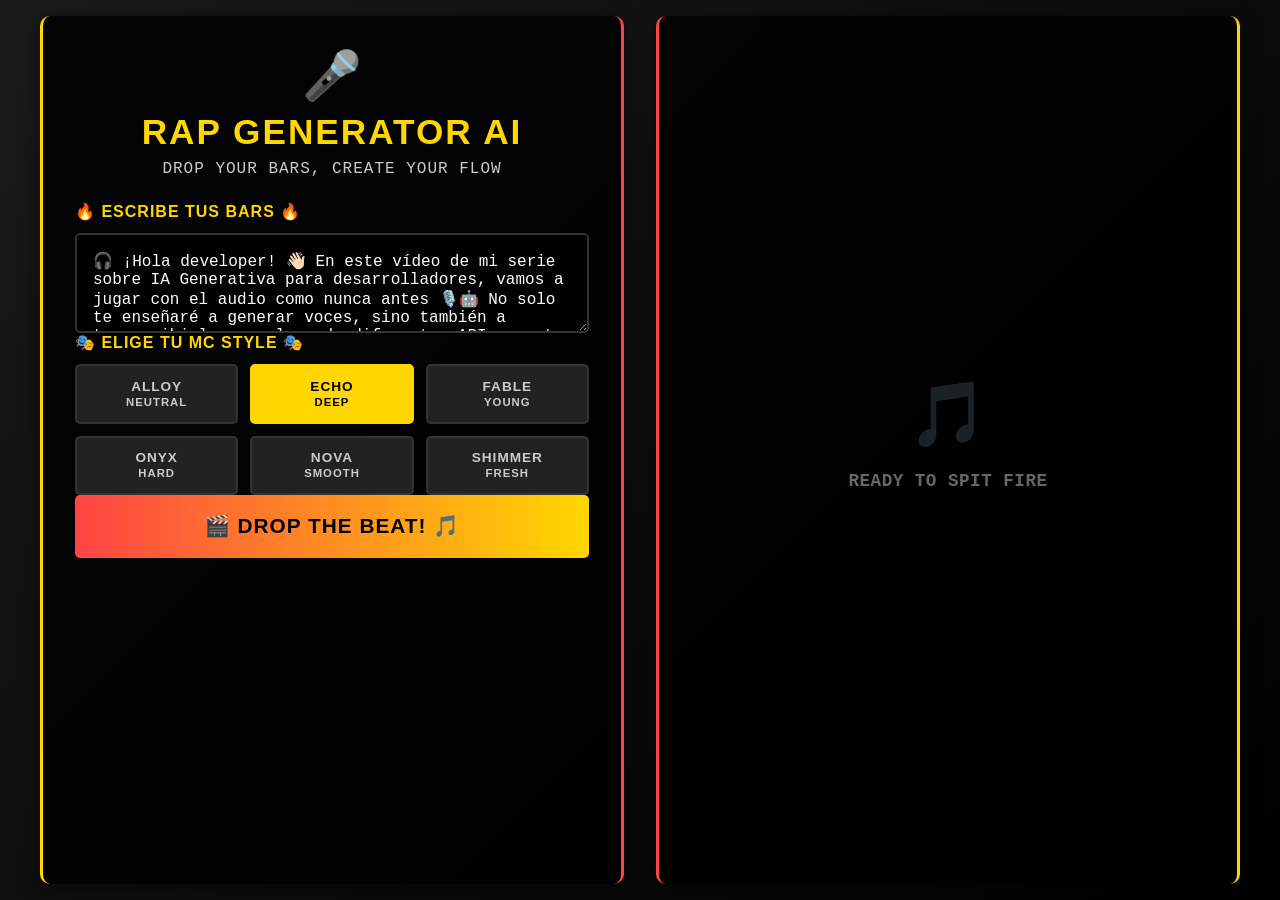
==== commit 509550b5: "Update audio generation prompt in UI to enhance user engagement and guidance" ====
--- a/audio/chat-completions-api/web/index.html
+++ b/audio/chat-completions-api/web/index.html
@@ -20,7 +20,7 @@
         <form id="audioForm">
           <div class="form-group">
             <label for="message">🔥 ESCRIBE TUS BARS 🔥</label>
-            <textarea id="message" placeholder="Yo, I'm spitting fire with AI on the track, creating beats that'll never lack..." required>Yo, estoy aquí con la IA más fresh, creando beats que te van a impresionar, desde el barrio hasta el estudio digital, mi flow es internacional.</textarea>
+            <textarea id="message" placeholder="Yo, I'm spitting fire with AI on the track, creating beats that'll never lack..." required>🎧 ¡Hola developer! 👋🏻 En este vídeo de mi serie sobre IA Generativa para desarrolladores, vamos a jugar con el audio como nunca antes 🎙️🤖 No solo te enseñaré a generar voces, sino también a transcribirlas, explorando diferentes APIs que te abrirán un mundo de posibilidades 🚀💡 ¡Prepárate para descubrir todo lo que puedes hacer con sonido e inteligencia artificial! 🎼🧠.</textarea>
           </div>
 
           <div class="form-group">
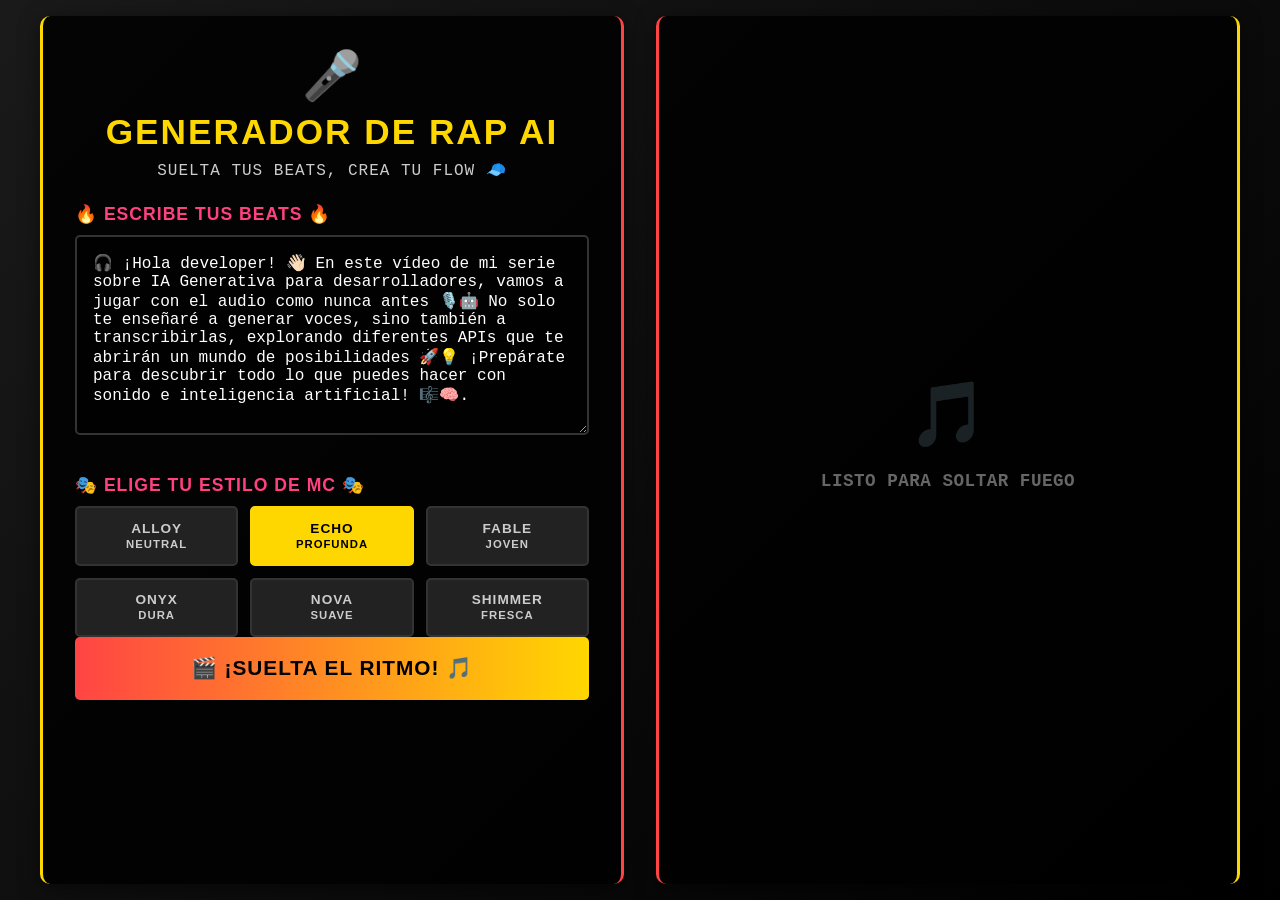
==== commit 179e1aaa: "Update UI text and styles for better user experience in RAP Generator" ====
--- a/audio/chat-completions-api/web/index.html
+++ b/audio/chat-completions-api/web/index.html
@@ -3,7 +3,7 @@
 <head>
   <meta charset="UTF-8">
   <meta name="viewport" content="width=device-width, initial-scale=1.0">
-  <title>🎤 RAP Generator AI - Beats & Flows</title>
+  <title>🎤 Generador de RAP AI - Beats & Flows</title>
   <link rel="stylesheet" href="styles.css">
 </head>
 <body>
@@ -12,19 +12,19 @@
     <div class="form-panel">
       <div class="header">
         <div class="logo">🎤</div>
-        <div class="title">RAP GENERATOR AI</div>
-        <p class="subtitle">Drop Your Bars, Create Your Flow</p>
+        <div class="title">GENERADOR DE RAP AI</div>
+        <p class="subtitle">Suelta Tus Beats, Crea Tu Flow 🧢</p>
       </div>
 
       <div class="form-content">
         <form id="audioForm">
           <div class="form-group">
-            <label for="message">🔥 ESCRIBE TUS BARS 🔥</label>
-            <textarea id="message" placeholder="Yo, I'm spitting fire with AI on the track, creating beats that'll never lack..." required>🎧 ¡Hola developer! 👋🏻 En este vídeo de mi serie sobre IA Generativa para desarrolladores, vamos a jugar con el audio como nunca antes 🎙️🤖 No solo te enseñaré a generar voces, sino también a transcribirlas, explorando diferentes APIs que te abrirán un mundo de posibilidades 🚀💡 ¡Prepárate para descubrir todo lo que puedes hacer con sonido e inteligencia artificial! 🎼🧠.</textarea>
+            <label for="message">🔥 ESCRIBE TUS BEATS 🔥</label>
+            <textarea id="message" placeholder="Ey, estoy soltando fuego con IA en la pista, creando ritmos que nunca faltarán..." required>🎧 ¡Hola developer! 👋🏻 En este vídeo de mi serie sobre IA Generativa para desarrolladores, vamos a jugar con el audio como nunca antes 🎙️🤖 No solo te enseñaré a generar voces, sino también a transcribirlas, explorando diferentes APIs que te abrirán un mundo de posibilidades 🚀💡 ¡Prepárate para descubrir todo lo que puedes hacer con sonido e inteligencia artificial! 🎼🧠.</textarea>
           </div>
 
-          <div class="form-group">
-            <label>🎭 ELIGE TU MC STYLE 🎭</label>
+          <div class="form-group voice-selection-group">
+            <label>🎭 ELIGE TU ESTILO DE MC 🎭</label>
             <div class="voice-grid">
               <div class="voice-option">
                 <input type="radio" id="alloy" name="voice" value="alloy">
@@ -32,29 +32,29 @@
               </div>
               <div class="voice-option">
                 <input type="radio" id="echo" name="voice" value="echo" checked>
-                <label for="echo">ECHO<br><small>Deep</small></label>
+                <label for="echo">ECHO<br><small>Profunda</small></label>
               </div>
               <div class="voice-option">
                 <input type="radio" id="fable" name="voice" value="fable">
-                <label for="fable">FABLE<br><small>Young</small></label>
+                <label for="fable">FABLE<br><small>Joven</small></label>
               </div>
               <div class="voice-option">
                 <input type="radio" id="onyx" name="voice" value="onyx">
-                <label for="onyx">ONYX<br><small>Hard</small></label>
+                <label for="onyx">ONYX<br><small>Dura</small></label>
               </div>
               <div class="voice-option">
                 <input type="radio" id="nova" name="voice" value="nova">
-                <label for="nova">NOVA<br><small>Smooth</small></label>
+                <label for="nova">NOVA<br><small>Suave</small></label>
               </div>
               <div class="voice-option">
                 <input type="radio" id="shimmer" name="voice" value="shimmer">
-                <label for="shimmer">SHIMMER<br><small>Fresh</small></label>
+                <label for="shimmer">SHIMMER<br><small>Fresca</small></label>
               </div>
             </div>
           </div>
 
           <button type="submit" class="btn-generate" id="generateBtn">
-            🎬 DROP THE BEAT! 🎵
+            🎬 ¡SUELTA EL RITMO! 🎵
           </button>
         </form>
       </div>
@@ -66,13 +66,13 @@
         <div class="status" id="status">
           <div class="placeholder">
             <div class="placeholder-icon">🎵</div>
-            <div>READY TO SPIT FIRE</div>
+            <div>LISTO PARA SOLTAR FUEGO</div>
           </div>
         </div>
         
         <div class="audio-container" id="audioContainer" style="display: none;">
+          <canvas id="visualizer"></canvas>
           <audio id="audioPlayer" controls></audio>
-          <canvas id="visualizer"></canvas>
         </div>
       </div>
     </div>
--- a/audio/chat-completions-api/web/styles.css
+++ b/audio/chat-completions-api/web/styles.css
@@ -84,6 +84,14 @@
   letter-spacing: 1px;
 }
 
+.form-group label {
+  display: block;
+  font-weight: bold;
+  margin-bottom: 10px;
+  color: #ff4081; /* Accent color */
+  font-size: 1.1em;
+}
+
 textarea {
   width: 100%;
   padding: 1rem;
@@ -94,7 +102,7 @@
   color: #fff;
   font-family: 'Courier New', monospace;
   resize: vertical;
-  min-height: 100px;
+  min-height: 200px; /* Aumentado desde 100px */
   transition: border-color 0.2s ease;
 }
 
@@ -170,6 +178,10 @@
   cursor: not-allowed;
 }
 
+.voice-selection-group {
+  margin-top: 40px; /* Aumenta el espacio superior para este grupo específico */
+}
+
 /* Panel derecho - Reproductor */
 .player-panel {
   background: rgba(0, 0, 0, 0.85);
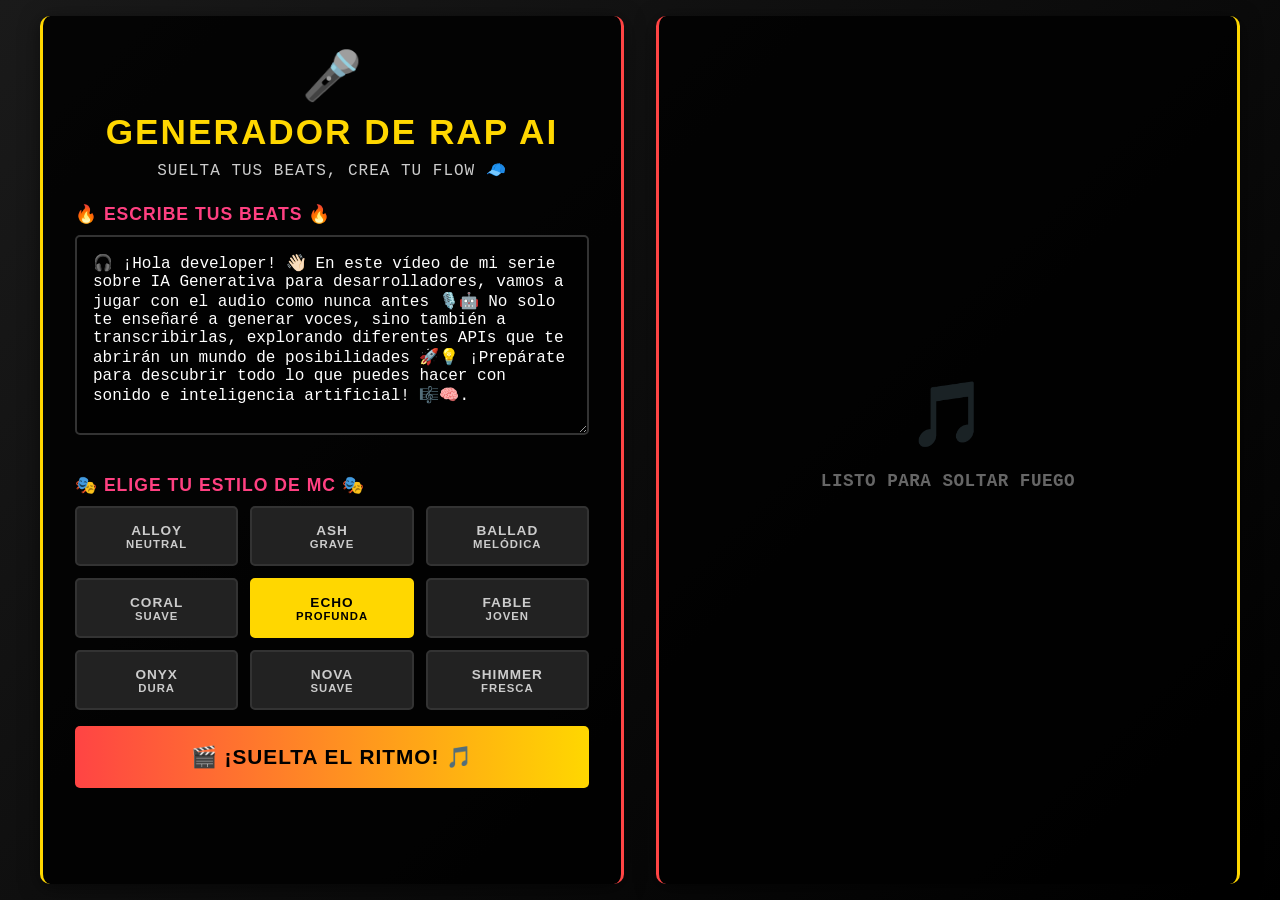
==== commit 64fcf80f: "Enhance audio generation UI: add new voice options, improve voice selection logic, and update styles" ====
--- a/audio/chat-completions-api/web/index.html
+++ b/audio/chat-completions-api/web/index.html
@@ -1,11 +1,13 @@
 <!DOCTYPE html>
 <html lang="es">
+
 <head>
   <meta charset="UTF-8">
   <meta name="viewport" content="width=device-width, initial-scale=1.0">
   <title>🎤 Generador de RAP AI - Beats & Flows</title>
   <link rel="stylesheet" href="styles.css">
 </head>
+
 <body>
   <div class="main-container">
     <!-- Panel Izquierdo: Formulario -->
@@ -20,7 +22,9 @@
         <form id="audioForm">
           <div class="form-group">
             <label for="message">🔥 ESCRIBE TUS BEATS 🔥</label>
-            <textarea id="message" placeholder="Ey, estoy soltando fuego con IA en la pista, creando ritmos que nunca faltarán..." required>🎧 ¡Hola developer! 👋🏻 En este vídeo de mi serie sobre IA Generativa para desarrolladores, vamos a jugar con el audio como nunca antes 🎙️🤖 No solo te enseñaré a generar voces, sino también a transcribirlas, explorando diferentes APIs que te abrirán un mundo de posibilidades 🚀💡 ¡Prepárate para descubrir todo lo que puedes hacer con sonido e inteligencia artificial! 🎼🧠.</textarea>
+            <textarea id="message"
+              placeholder="Ey, estoy soltando fuego con IA en la pista, creando ritmos que nunca faltarán..."
+              required>🎧 ¡Hola developer! 👋🏻 En este vídeo de mi serie sobre IA Generativa para desarrolladores, vamos a jugar con el audio como nunca antes 🎙️🤖 No solo te enseñaré a generar voces, sino también a transcribirlas, explorando diferentes APIs que te abrirán un mundo de posibilidades 🚀💡 ¡Prepárate para descubrir todo lo que puedes hacer con sonido e inteligencia artificial! 🎼🧠.</textarea>
           </div>
 
           <div class="form-group voice-selection-group">
@@ -29,6 +33,18 @@
               <div class="voice-option">
                 <input type="radio" id="alloy" name="voice" value="alloy">
                 <label for="alloy">ALLOY<br><small>Neutral</small></label>
+              </div>
+              <div class="voice-option">
+                <input type="radio" id="ash" name="voice" value="ash">
+                <label for="ash">ASH<br><small>Grave</small></label>
+              </div>
+              <div class="voice-option">
+                <input type="radio" id="ballad" name="voice" value="ballad">
+                <label for="ballad">BALLAD<br><small>Melódica</small></label>
+              </div>
+              <div class="voice-option">
+                <input type="radio" id="coral" name="voice" value="coral">
+                <label for="coral">CORAL<br><small>Suave</small></label>
               </div>
               <div class="voice-option">
                 <input type="radio" id="echo" name="voice" value="echo" checked>
@@ -69,7 +85,7 @@
             <div>LISTO PARA SOLTAR FUEGO</div>
           </div>
         </div>
-        
+
         <div class="audio-container" id="audioContainer" style="display: none;">
           <canvas id="visualizer"></canvas>
           <audio id="audioPlayer" controls></audio>
@@ -80,4 +96,5 @@
 
   <script type="module" src="main.js"></script>
 </body>
-</html>
+
+</html>
--- a/audio/chat-completions-api/web/styles.css
+++ b/audio/chat-completions-api/web/styles.css
@@ -120,6 +120,11 @@
   display: grid;
   grid-template-columns: repeat(3, 1fr);
   gap: 0.75rem;
+  margin-bottom: 1rem;
+}
+
+.voice-option {
+  position: relative;
 }
 
 .voice-option input[type="radio"] {
@@ -140,6 +145,11 @@
   color: #ccc;
   text-transform: uppercase;
   font-weight: bold;
+  min-height: 60px;
+  display: flex;
+  flex-direction: column;
+  justify-content: center;
+  align-items: center;
 }
 
 .voice-option input[type="radio"]:checked + label {
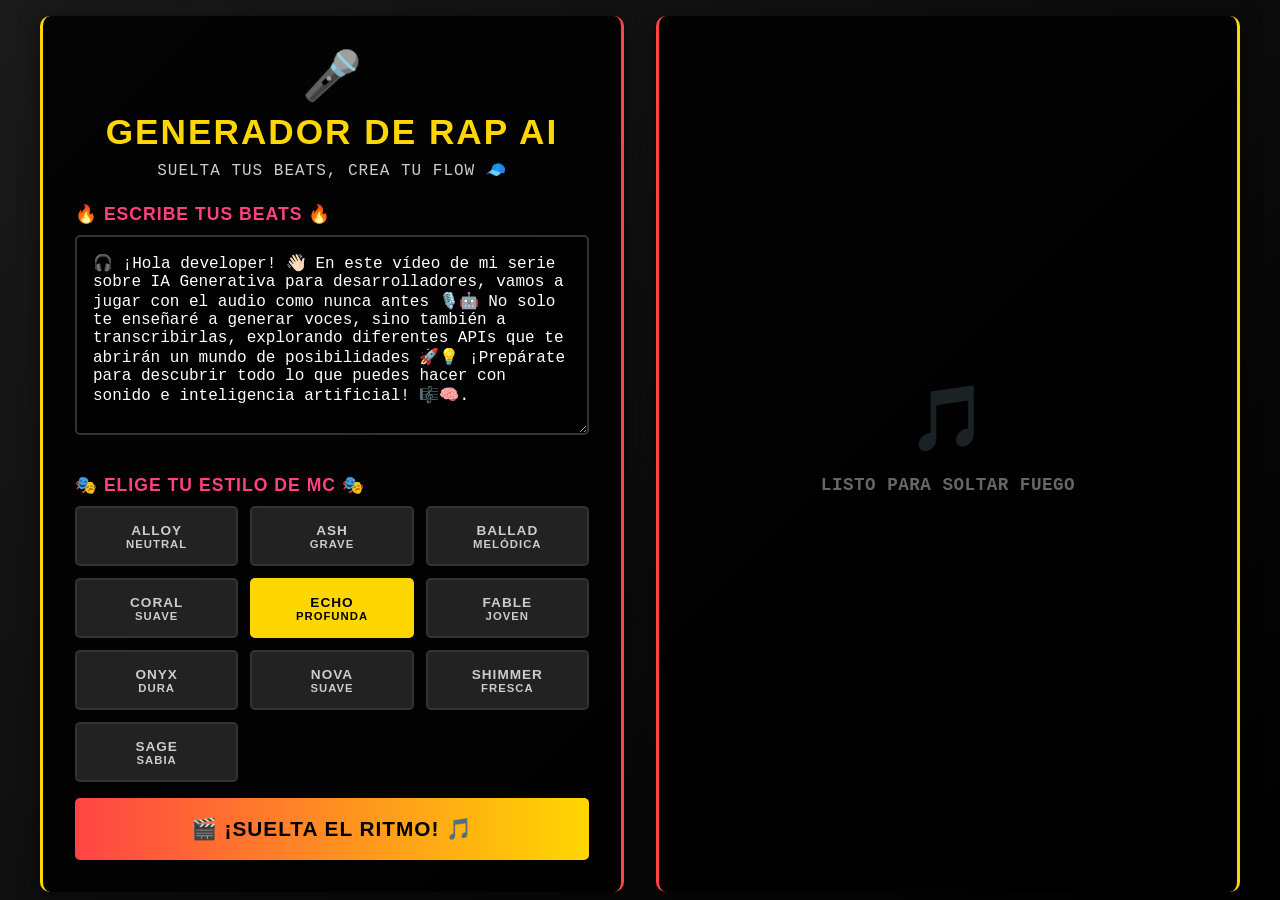
==== commit edd63b76: "Add new voice option "SAGE" to voice selection in audio generation UI" ====
--- a/audio/chat-completions-api/web/index.html
+++ b/audio/chat-completions-api/web/index.html
@@ -66,6 +66,10 @@
                 <input type="radio" id="shimmer" name="voice" value="shimmer">
                 <label for="shimmer">SHIMMER<br><small>Fresca</small></label>
               </div>
+               <div class="voice-option">
+                <input type="radio" id="sage" name="voice" value="sage">
+                <label for="sage">SAGE<br><small>Sabia</small></label>
+              </div>
             </div>
           </div>
 
